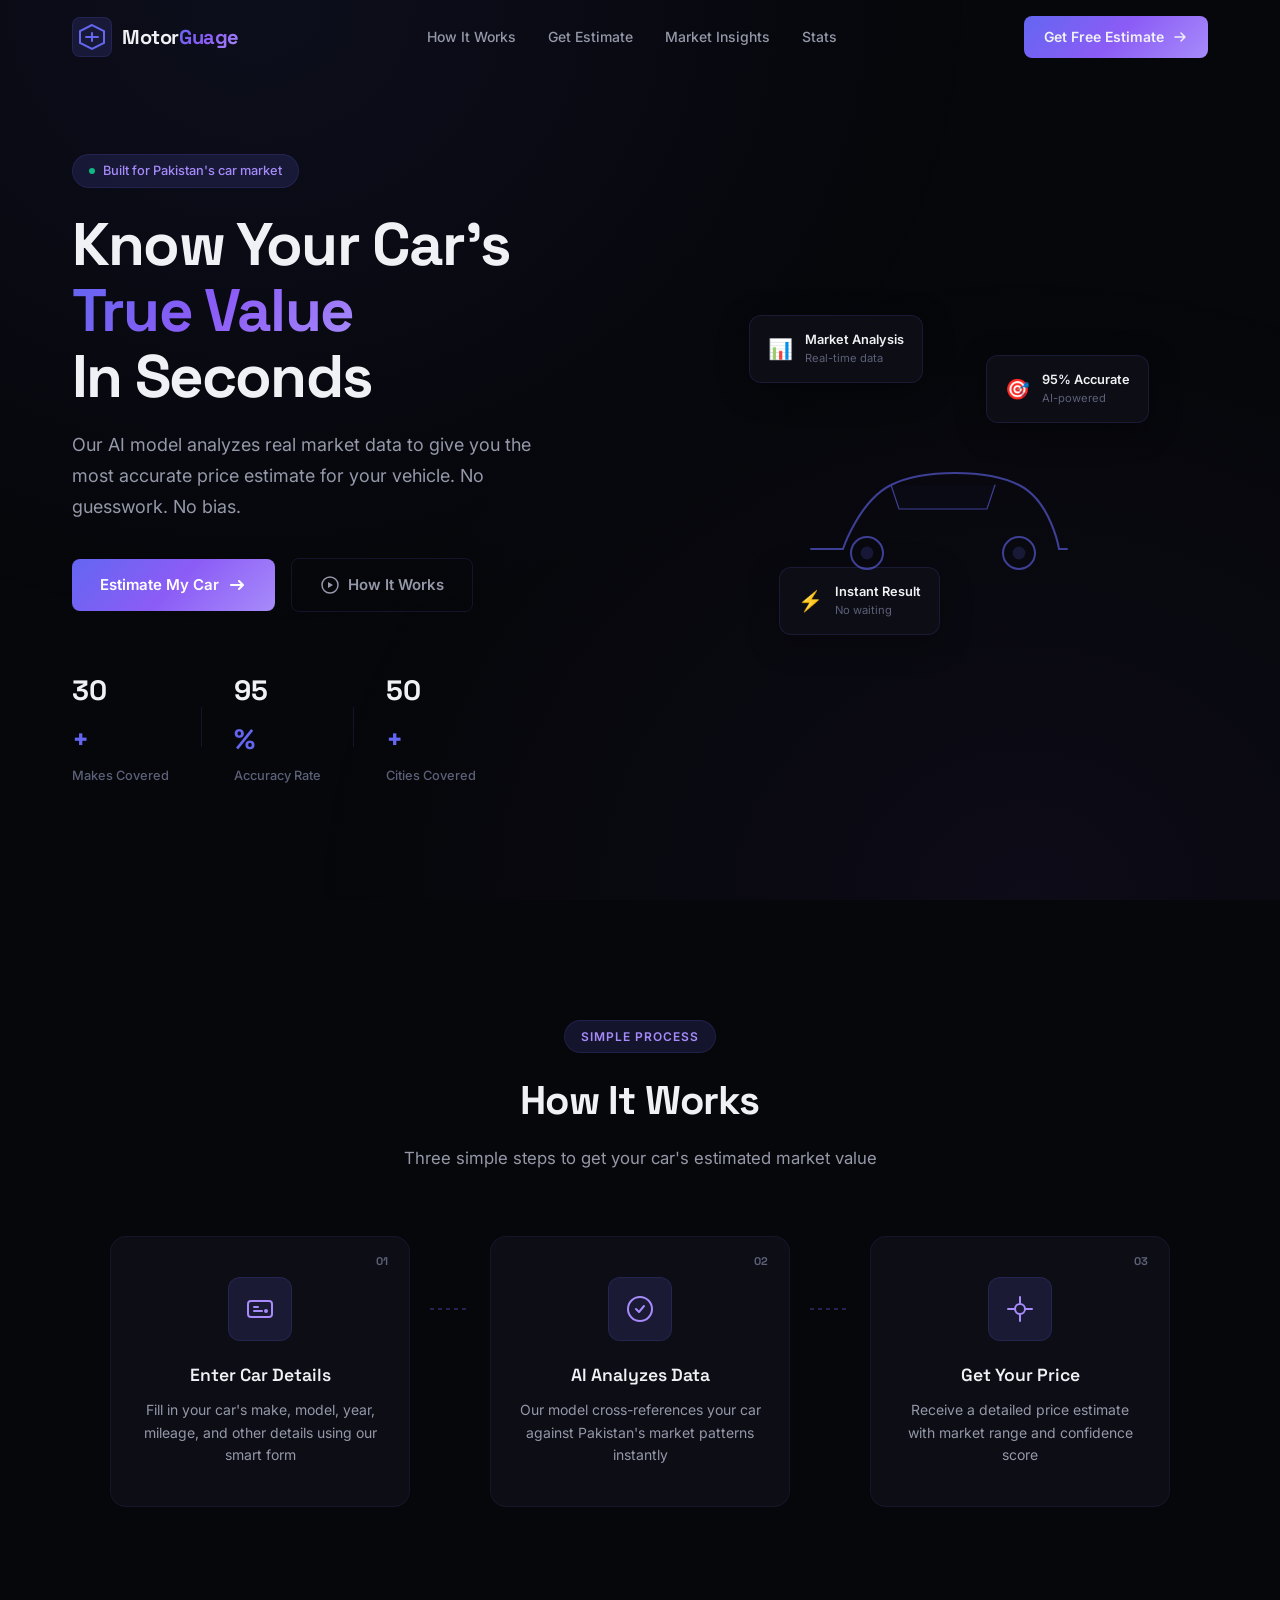
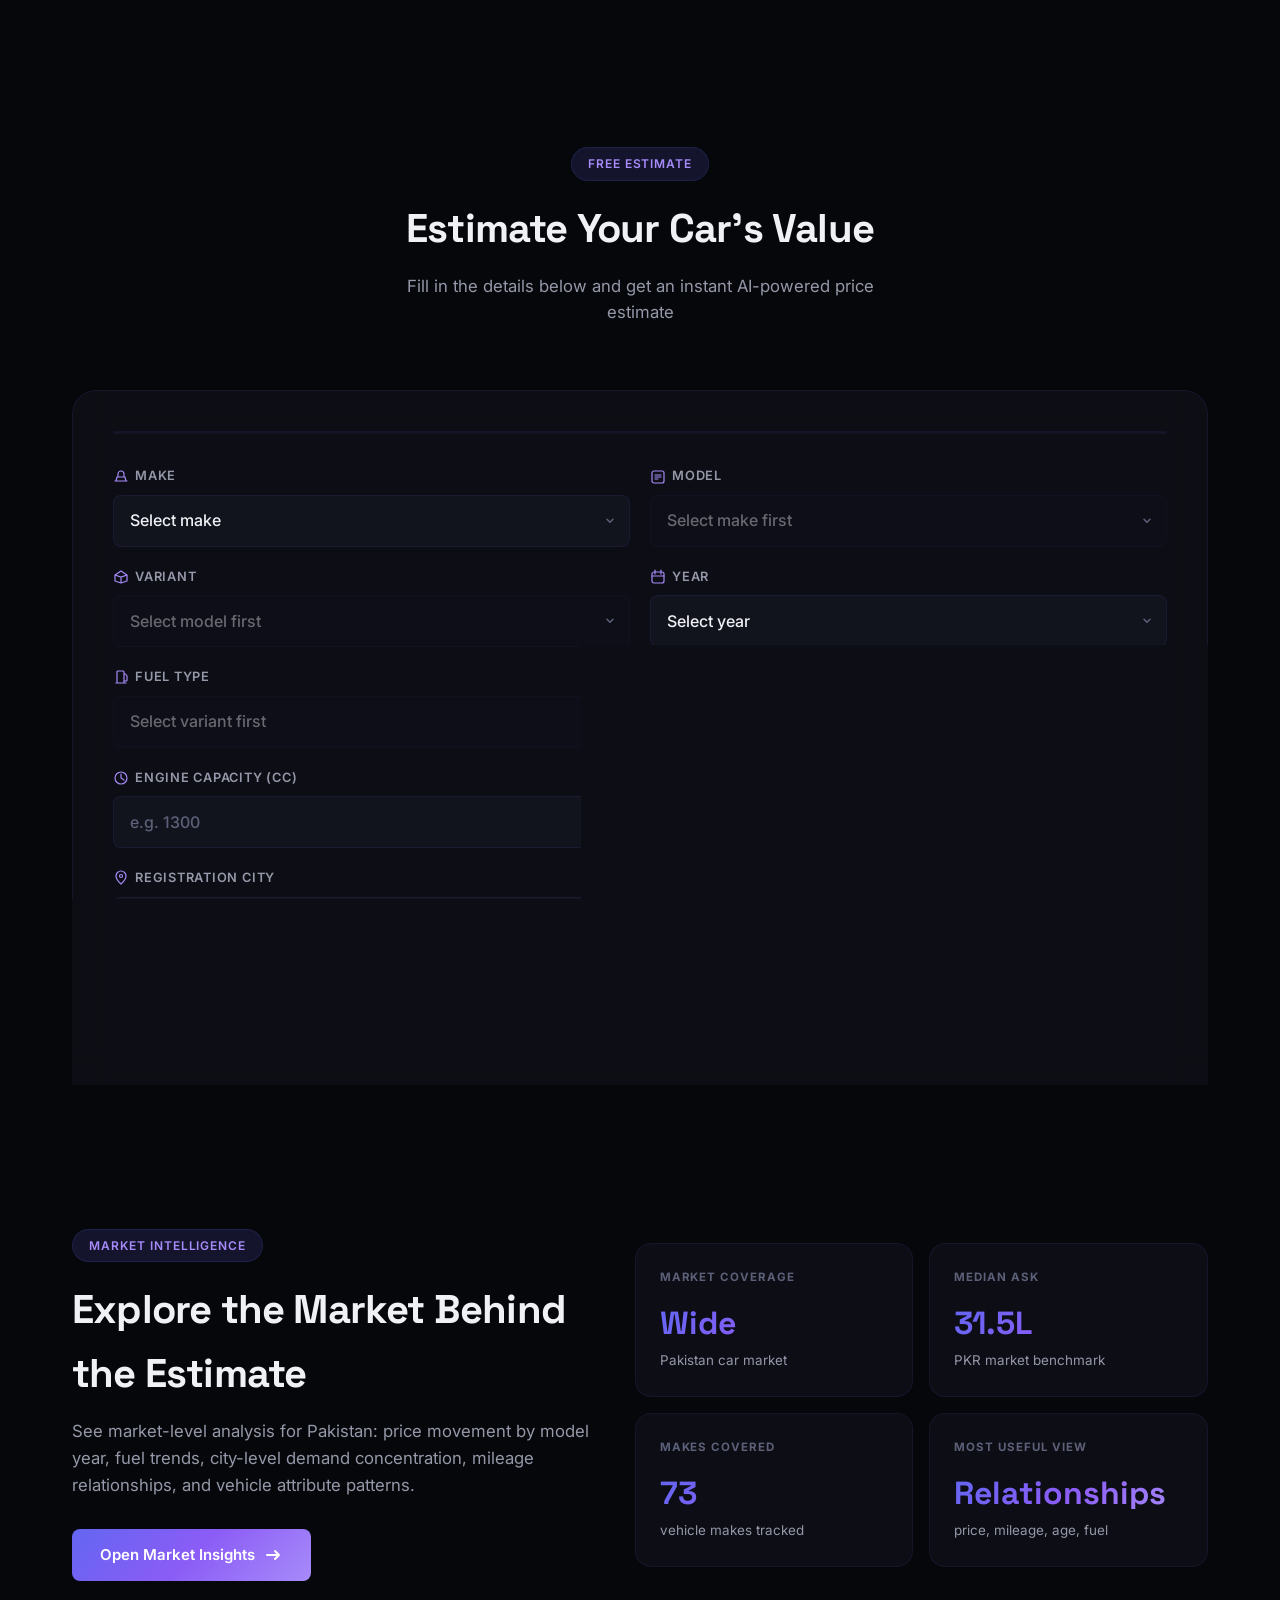
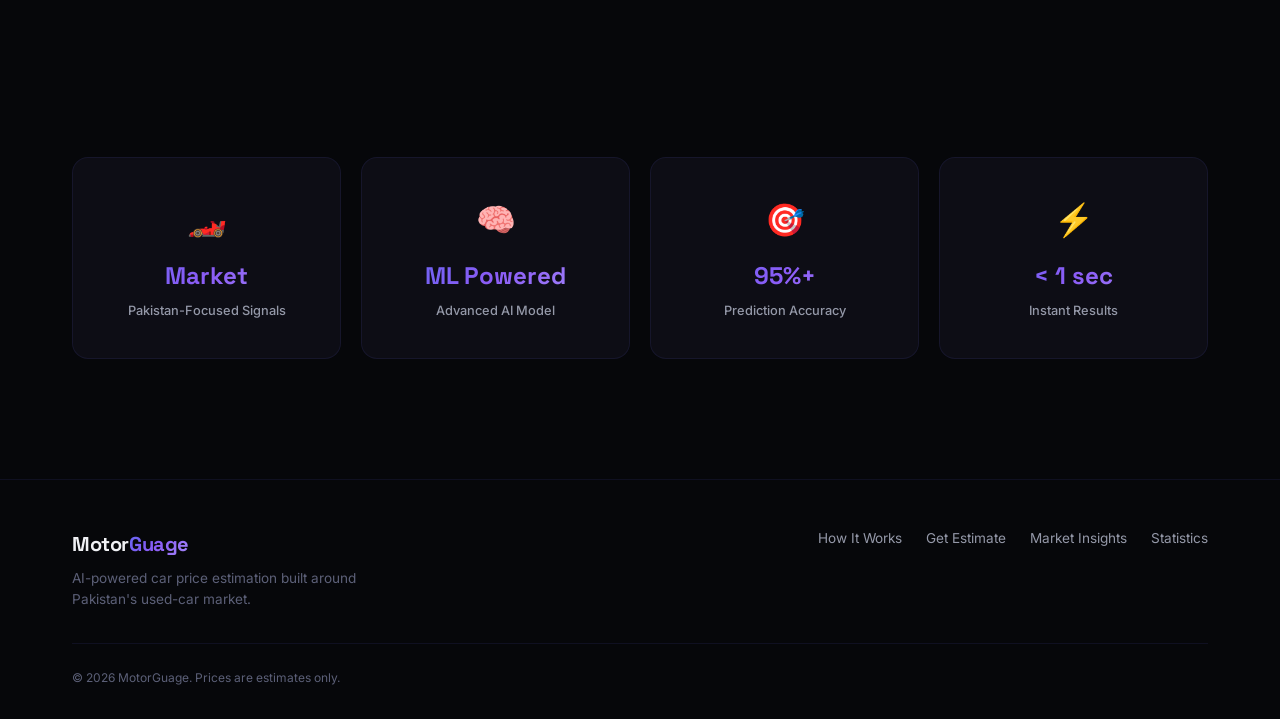
==== index.html @ b9f5c127 "Initial MotorGuage MVP site" ====
<!DOCTYPE html>
<html lang="en">
<head>
    <meta charset="UTF-8">
    <meta name="viewport" content="width=device-width, initial-scale=1.0">
    <title>MotorGuage — Instant Car Price Estimator</title>
    <meta name="description" content="Get an accurate, AI-powered estimate for your car's market value in seconds. Free, fast, and data-driven.">
    <link rel="preconnect" href="https://fonts.googleapis.com">
    <link rel="preconnect" href="https://fonts.gstatic.com" crossorigin>
    <link href="https://fonts.googleapis.com/css2?family=Inter:wght@300;400;500;600;700;800;900&family=Space+Grotesk:wght@400;500;600;700&display=swap" rel="stylesheet">
    <link rel="stylesheet" href="motorguage.css">
</head>
<body>

    <!-- Animated background particles -->
    <div class="bg-particles" id="bgParticles"></div>

    <!-- Navigation -->
    <nav class="navbar" id="navbar">
        <div class="nav-container">
            <a href="#" class="nav-logo">
                <div class="logo-icon">
                    <svg width="28" height="28" viewBox="0 0 28 28" fill="none">
                        <path d="M14 2L2 8v12l12 6 12-6V8L14 2z" stroke="url(#logoGrad)" stroke-width="2" fill="none"/>
                        <path d="M8 14h12M14 10v8" stroke="url(#logoGrad)" stroke-width="2" stroke-linecap="round"/>
                        <defs>
                            <linearGradient id="logoGrad" x1="0" y1="0" x2="28" y2="28">
                                <stop offset="0%" stop-color="#6366f1"/>
                                <stop offset="100%" stop-color="#a78bfa"/>
                            </linearGradient>
                        </defs>
                    </svg>
                </div>
                <span class="logo-text">Motor<span class="logo-accent">Guage</span></span>
            </a>
            <div class="nav-links">
                <a href="#how-it-works" class="nav-link">How It Works</a>
                <a href="#estimator" class="nav-link">Get Estimate</a>
                <a href="market-insights.html" class="nav-link">Market Insights</a>
                <a href="#stats" class="nav-link">Stats</a>
            </div>
            <a href="#estimator" class="nav-cta">
                <span>Get Free Estimate</span>
                <svg width="16" height="16" viewBox="0 0 16 16" fill="none">
                    <path d="M3 8h10M9 4l4 4-4 4" stroke="currentColor" stroke-width="1.5" stroke-linecap="round" stroke-linejoin="round"/>
                </svg>
            </a>
        </div>
    </nav>

    <!-- Hero Section -->
    <section class="hero">
        <div class="hero-content">
            <div class="hero-badge">
                <span class="badge-dot"></span>
                <span>Built for Pakistan's car market</span>
            </div>
            <h1 class="hero-title">
                Know Your Car's
                <span class="gradient-text">True Value</span>
                <br>In Seconds
            </h1>
            <p class="hero-subtitle">
                Our AI model analyzes real market data to give you the most accurate 
                price estimate for your vehicle. No guesswork. No bias.
            </p>
            <div class="hero-actions">
                <a href="#estimator" class="btn btn-primary">
                    <span>Estimate My Car</span>
                    <svg width="20" height="20" viewBox="0 0 20 20" fill="none">
                        <path d="M4 10h12M12 6l4 4-4 4" stroke="currentColor" stroke-width="2" stroke-linecap="round" stroke-linejoin="round"/>
                    </svg>
                </a>
                <a href="#how-it-works" class="btn btn-ghost">
                    <svg width="20" height="20" viewBox="0 0 20 20" fill="none">
                        <circle cx="10" cy="10" r="8" stroke="currentColor" stroke-width="1.5"/>
                        <path d="M8 7l5 3-5 3V7z" fill="currentColor"/>
                    </svg>
                    <span>How It Works</span>
                </a>
            </div>
            <div class="hero-stats">
                <div class="hero-stat">
                    <span class="stat-number" data-target="30">0</span><span class="stat-suffix">+</span>
                    <span class="stat-label">Makes Covered</span>
                </div>
                <div class="stat-divider"></div>
                <div class="hero-stat">
                    <span class="stat-number" data-target="95">0</span><span class="stat-suffix">%</span>
                    <span class="stat-label">Accuracy Rate</span>
                </div>
                <div class="stat-divider"></div>
                <div class="hero-stat">
                    <span class="stat-number" data-target="50">0</span><span class="stat-suffix">+</span>
                    <span class="stat-label">Cities Covered</span>
                </div>
            </div>
        </div>
        <div class="hero-visual">
            <div class="hero-car-card">
                <div class="floating-card card-1">
                    <div class="fc-icon">📊</div>
                    <div class="fc-text">
                        <span class="fc-title">Market Analysis</span>
                        <span class="fc-sub">Real-time data</span>
                    </div>
                </div>
                <div class="floating-card card-2">
                    <div class="fc-icon">🎯</div>
                    <div class="fc-text">
                        <span class="fc-title">95% Accurate</span>
                        <span class="fc-sub">AI-powered</span>
                    </div>
                </div>
                <div class="floating-card card-3">
                    <div class="fc-icon">⚡</div>
                    <div class="fc-text">
                        <span class="fc-title">Instant Result</span>
                        <span class="fc-sub">No waiting</span>
                    </div>
                </div>
                <div class="car-silhouette">
                    <svg viewBox="0 0 400 200" fill="none" xmlns="http://www.w3.org/2000/svg">
                        <path d="M40 140 C40 140, 60 140, 80 140 C80 140, 100 80, 140 60 C180 40, 260 40, 300 60 C340 80, 350 140, 350 140 L360 140" 
                              stroke="url(#carGrad)" stroke-width="2.5" fill="none" stroke-linecap="round"/>
                        <circle cx="110" cy="145" r="20" stroke="url(#carGrad)" stroke-width="2.5" fill="none"/>
                        <circle cx="110" cy="145" r="8" fill="url(#carGrad)" opacity="0.3"/>
                        <circle cx="300" cy="145" r="20" stroke="url(#carGrad)" stroke-width="2.5" fill="none"/>
                        <circle cx="300" cy="145" r="8" fill="url(#carGrad)" opacity="0.3"/>
                        <path d="M140 60 L150 90 L260 90 L270 60" stroke="url(#carGrad)" stroke-width="1.5" fill="rgba(99,102,241,0.05)" stroke-linecap="round"/>
                        <line x1="200" y1="60" x2="200" y2="90" stroke="url(#carGrad)" stroke-width="1" opacity="0.5"/>
                        <defs>
                            <linearGradient id="carGrad" x1="40" y1="40" x2="360" y2="160">
                                <stop offset="0%" stop-color="#6366f1"/>
                                <stop offset="50%" stop-color="#8b5cf6"/>
                                <stop offset="100%" stop-color="#a78bfa"/>
                            </linearGradient>
                        </defs>
                    </svg>
                </div>
            </div>
        </div>
    </section>

    <!-- How It Works -->
    <section class="how-it-works" id="how-it-works">
        <div class="section-container">
            <div class="section-header">
                <span class="section-tag">Simple Process</span>
                <h2 class="section-title">How It Works</h2>
                <p class="section-subtitle">Three simple steps to get your car's estimated market value</p>
            </div>
            <div class="steps-grid">
                <div class="step-card" data-step="01">
                    <div class="step-icon-wrap">
                        <div class="step-icon">
                            <svg width="32" height="32" viewBox="0 0 32 32" fill="none">
                                <rect x="4" y="8" width="24" height="16" rx="3" stroke="currentColor" stroke-width="2"/>
                                <path d="M10 14h4M10 18h8" stroke="currentColor" stroke-width="2" stroke-linecap="round"/>
                                <circle cx="22" cy="18" r="2" fill="currentColor"/>
                            </svg>
                        </div>
                    </div>
                    <h3>Enter Car Details</h3>
                    <p>Fill in your car's make, model, year, mileage, and other details using our smart form</p>
                </div>
                <div class="step-connector">
                    <svg width="40" height="2" viewBox="0 0 40 2"><line x1="0" y1="1" x2="40" y2="1" stroke="rgba(99,102,241,0.3)" stroke-width="2" stroke-dasharray="4 4"/></svg>
                </div>
                <div class="step-card" data-step="02">
                    <div class="step-icon-wrap">
                        <div class="step-icon">
                            <svg width="32" height="32" viewBox="0 0 32 32" fill="none">
                                <circle cx="16" cy="16" r="12" stroke="currentColor" stroke-width="2"/>
                                <path d="M12 16l3 3 5-6" stroke="currentColor" stroke-width="2" stroke-linecap="round" stroke-linejoin="round"/>
                            </svg>
                        </div>
                    </div>
                    <h3>AI Analyzes Data</h3>
                    <p>Our model cross-references your car against Pakistan's market patterns instantly</p>
                </div>
                <div class="step-connector">
                    <svg width="40" height="2" viewBox="0 0 40 2"><line x1="0" y1="1" x2="40" y2="1" stroke="rgba(99,102,241,0.3)" stroke-width="2" stroke-dasharray="4 4"/></svg>
                </div>
                <div class="step-card" data-step="03">
                    <div class="step-icon-wrap">
                        <div class="step-icon">
                            <svg width="32" height="32" viewBox="0 0 32 32" fill="none">
                                <path d="M16 4v6M16 22v6M4 16h6M22 16h6" stroke="currentColor" stroke-width="2" stroke-linecap="round"/>
                                <circle cx="16" cy="16" r="5" stroke="currentColor" stroke-width="2"/>
                            </svg>
                        </div>
                    </div>
                    <h3>Get Your Price</h3>
                    <p>Receive a detailed price estimate with market range and confidence score</p>
                </div>
            </div>
        </div>
    </section>

    <!-- Estimator Form Section -->
    <section class="estimator-section" id="estimator">
        <div class="section-container">
            <div class="section-header">
                <span class="section-tag">Free Estimate</span>
                <h2 class="section-title">Estimate Your Car's Value</h2>
                <p class="section-subtitle">Fill in the details below and get an instant AI-powered price estimate</p>
            </div>

            <div class="estimator-layout">
                <div class="form-card">
                    <form id="estimatorForm" autocomplete="off">
                        <!-- Progress bar -->
                        <div class="form-progress">
                            <div class="progress-bar" id="progressBar"></div>
                        </div>

                        <!-- Row 1: Make & Model -->
                        <div class="form-row">
                            <div class="form-group" id="group-make">
                                <label for="carMake">
                                    <svg width="16" height="16" viewBox="0 0 16 16" fill="none"><path d="M2 12h12M4 8h8l1 4H3l1-4zM5 8V5a3 3 0 016 0v3" stroke="currentColor" stroke-width="1.2" stroke-linecap="round" stroke-linejoin="round"/></svg>
                                    Make
                                </label>
                                <div class="select-wrapper">
                                    <select id="carMake" required>
                                        <option value="" disabled selected>Select make</option>
                                        <option value="toyota">Toyota</option>
                                        <option value="honda">Honda</option>
                                        <option value="suzuki">Suzuki</option>
                                        <option value="hyundai">Hyundai</option>
                                        <option value="kia">KIA</option>
                                        <option value="mercedes">Mercedes-Benz</option>
                                        <option value="bmw">BMW</option>
                                        <option value="audi">Audi</option>
                                        <option value="nissan">Nissan</option>
                                        <option value="mitsubishi">Mitsubishi</option>
                                        <option value="mg">MG</option>
                                        <option value="changan">Changan</option>
                                        <option value="haval">Haval</option>
                                        <option value="proton">Proton</option>
                                        <option value="chery">Chery</option>
                                        <option value="dfsk">DFSK</option>
                                        <option value="faw">FAW</option>
                                        <option value="prince">Prince</option>
                                        <option value="united">United</option>
                                    </select>
                                    <div class="select-arrow">
                                        <svg width="12" height="12" viewBox="0 0 12 12" fill="none"><path d="M3 5l3 3 3-3" stroke="currentColor" stroke-width="1.5" stroke-linecap="round" stroke-linejoin="round"/></svg>
                                    </div>
                                </div>
                            </div>
                            <div class="form-group" id="group-model">
                                <label for="carModel">
                                    <svg width="16" height="16" viewBox="0 0 16 16" fill="none"><rect x="2" y="2" width="12" height="12" rx="2" stroke="currentColor" stroke-width="1.2"/><path d="M5 6h6M5 8h6M5 10h3" stroke="currentColor" stroke-width="1.2" stroke-linecap="round"/></svg>
                                    Model
                                </label>
                                <div class="select-wrapper">
                                    <select id="carModel" required disabled>
                                        <option value="" disabled selected>Select make first</option>
                                    </select>
                                    <div class="select-arrow">
                                        <svg width="12" height="12" viewBox="0 0 12 12" fill="none"><path d="M3 5l3 3 3-3" stroke="currentColor" stroke-width="1.5" stroke-linecap="round" stroke-linejoin="round"/></svg>
                                    </div>
                                </div>
                            </div>
                        </div>

                        <!-- Row 2: Variant & Year -->
                        <div class="form-row">
                            <div class="form-group" id="group-variant">
                                <label for="carVariant">
                                    <svg width="16" height="16" viewBox="0 0 16 16" fill="none"><path d="M8 2l6 4v6l-6 2-6-2V6l6-4z" stroke="currentColor" stroke-width="1.2" stroke-linejoin="round"/><path d="M8 8v6M2 6l6 2 6-2" stroke="currentColor" stroke-width="1.2"/></svg>
                                    Variant
                                </label>
                                <div class="select-wrapper">
                                    <select id="carVariant" required disabled>
                                        <option value="" disabled selected>Select model first</option>
                                    </select>
                                    <div class="select-arrow">
                                        <svg width="12" height="12" viewBox="0 0 12 12" fill="none"><path d="M3 5l3 3 3-3" stroke="currentColor" stroke-width="1.5" stroke-linecap="round" stroke-linejoin="round"/></svg>
                                    </div>
                                </div>
                            </div>
                            <div class="form-group" id="group-year">
                                <label for="carYear">
                                    <svg width="16" height="16" viewBox="0 0 16 16" fill="none"><rect x="2" y="3" width="12" height="11" rx="2" stroke="currentColor" stroke-width="1.2"/><path d="M2 7h12M5 1v4M11 1v4" stroke="currentColor" stroke-width="1.2" stroke-linecap="round"/></svg>
                                    Year
                                </label>
                                <div class="select-wrapper">
                                    <select id="carYear" required>
                                        <option value="" disabled selected>Select year</option>
                                    </select>
                                    <div class="select-arrow">
                                        <svg width="12" height="12" viewBox="0 0 12 12" fill="none"><path d="M3 5l3 3 3-3" stroke="currentColor" stroke-width="1.5" stroke-linecap="round" stroke-linejoin="round"/></svg>
                                    </div>
                                </div>
                            </div>
                        </div>

                        <!-- Row 3: Fuel & Transmission -->
                        <div class="form-row">
                            <div class="form-group" id="group-fuel">
                                <label for="fuelType">
                                    <svg width="16" height="16" viewBox="0 0 16 16" fill="none"><path d="M4 14V3a1 1 0 011-1h5a1 1 0 011 1v11M3 14h10M11 5h1.5L14 7v4a1 1 0 01-1 1h-2" stroke="currentColor" stroke-width="1.2" stroke-linecap="round" stroke-linejoin="round"/></svg>
                                    Fuel Type
                                </label>
                                <div class="select-wrapper">
                                    <select id="fuelType" required disabled>
                                        <option value="" disabled selected>Select variant first</option>
                                    </select>
                                    <div class="select-arrow">
                                        <svg width="12" height="12" viewBox="0 0 12 12" fill="none"><path d="M3 5l3 3 3-3" stroke="currentColor" stroke-width="1.5" stroke-linecap="round" stroke-linejoin="round"/></svg>
                                    </div>
                                </div>
                            </div>
                            <div class="form-group" id="group-transmission">
                                <label for="transmissionType">
                                    <svg width="16" height="16" viewBox="0 0 16 16" fill="none"><path d="M5 3v10M11 3v10M3 6h4M9 10h4" stroke="currentColor" stroke-width="1.2" stroke-linecap="round"/><circle cx="5" cy="3" r="1.5" stroke="currentColor" stroke-width="1.2"/><circle cx="11" cy="13" r="1.5" stroke="currentColor" stroke-width="1.2"/></svg>
                                    Transmission
                                </label>
                                <div class="select-wrapper">
                                    <select id="transmissionType" required disabled>
                                        <option value="" disabled selected>Select variant first</option>
                                    </select>
                                    <div class="select-arrow">
                                        <svg width="12" height="12" viewBox="0 0 12 12" fill="none"><path d="M3 5l3 3 3-3" stroke="currentColor" stroke-width="1.5" stroke-linecap="round" stroke-linejoin="round"/></svg>
                                    </div>
                                </div>
                            </div>
                        </div>

                        <!-- Row 4: Engine Capacity & Mileage -->
                        <div class="form-row">
                            <div class="form-group" id="group-engine">
                                <label for="engineCapacity">
                                    <svg width="16" height="16" viewBox="0 0 16 16" fill="none"><circle cx="8" cy="8" r="6" stroke="currentColor" stroke-width="1.2"/><path d="M8 4v4l3 2" stroke="currentColor" stroke-width="1.2" stroke-linecap="round" stroke-linejoin="round"/></svg>
                                    Engine Capacity (cc)
                                </label>
                                <div class="input-wrapper">
                                    <input type="number" id="engineCapacity" placeholder="e.g. 1300" min="600" max="8000" required>
                                    <span class="input-suffix">cc</span>
                                </div>
                            </div>
                            <div class="form-group" id="group-mileage">
                                <label for="mileage">
                                    <svg width="16" height="16" viewBox="0 0 16 16" fill="none"><path d="M2 12a6 6 0 1112 0" stroke="currentColor" stroke-width="1.2" stroke-linecap="round"/><path d="M8 8l-2 3" stroke="currentColor" stroke-width="1.5" stroke-linecap="round"/><circle cx="8" cy="12" r="1" fill="currentColor"/></svg>
                                    Mileage
                                </label>
                                <div class="input-wrapper">
                                    <input type="number" id="mileage" placeholder="e.g. 45000" min="0" max="999999" required>
                                    <span class="input-suffix">km</span>
                                </div>
                            </div>
                        </div>

                        <!-- Row 5: City & Color -->
                        <div class="form-row">
                            <div class="form-group" id="group-city">
                                <label for="regCity">
                                    <svg width="16" height="16" viewBox="0 0 16 16" fill="none"><path d="M8 14s-5-4.5-5-8a5 5 0 0110 0c0 3.5-5 8-5 8z" stroke="currentColor" stroke-width="1.2"/><circle cx="8" cy="6" r="1.5" stroke="currentColor" stroke-width="1.2"/></svg>
                                    Registration City
                                </label>
                                <div class="select-wrapper">
                                    <select id="regCity" required>
                                        <option value="" disabled selected>Select city</option>
                                        <option value="karachi">Karachi</option>
                                        <option value="lahore">Lahore</option>
                                        <option value="islamabad">Islamabad</option>
                                        <option value="rawalpindi">Rawalpindi</option>
                                        <option value="faisalabad">Faisalabad</option>
                                        <option value="multan">Multan</option>
                                        <option value="peshawar">Peshawar</option>
                                        <option value="quetta">Quetta</option>
                                        <option value="sialkot">Sialkot</option>
                                        <option value="gujranwala">Gujranwala</option>
                                        <option value="hyderabad">Hyderabad</option>
                                        <option value="bahawalpur">Bahawalpur</option>
                                        <option value="sargodha">Sargodha</option>
                                        <option value="sukkur">Sukkur</option>
                                        <option value="larkana">Larkana</option>
                                        <option value="abbottabad">Abbottabad</option>
                                        <option value="mardan">Mardan</option>
                                        <option value="sahiwal">Sahiwal</option>
                                        <option value="jhang">Jhang</option>
                                        <option value="mirpur">Mirpur</option>
                                    </select>
                                    <div class="select-arrow">
                                        <svg width="12" height="12" viewBox="0 0 12 12" fill="none"><path d="M3 5l3 3 3-3" stroke="currentColor" stroke-width="1.5" stroke-linecap="round" stroke-linejoin="round"/></svg>
                                    </div>
                                </div>
                            </div>
                            <div class="form-group" id="group-color">
                                <label for="carColor">
                                    <svg width="16" height="16" viewBox="0 0 16 16" fill="none"><circle cx="8" cy="8" r="6" stroke="currentColor" stroke-width="1.2"/><circle cx="6" cy="7" r="2" fill="currentColor" opacity="0.2"/><circle cx="10" cy="7" r="2" fill="currentColor" opacity="0.2"/><circle cx="8" cy="10" r="2" fill="currentColor" opacity="0.2"/></svg>
                                    Color
                                </label>
                                <div class="color-selector">
                                    <div class="color-options" id="colorOptions">
                                        <button type="button" class="color-option" data-color="white" data-label="White" style="--dot-color: #f0f0f0"><span class="color-dot"></span></button>
                                        <button type="button" class="color-option" data-color="black" data-label="Black" style="--dot-color: #1a1a1a"><span class="color-dot"></span></button>
                                        <button type="button" class="color-option" data-color="silver" data-label="Silver" style="--dot-color: #c0c0c0"><span class="color-dot"></span></button>
                                        <button type="button" class="color-option" data-color="grey" data-label="Grey" style="--dot-color: #808080"><span class="color-dot"></span></button>
                                        <button type="button" class="color-option" data-color="blue" data-label="Blue" style="--dot-color: #2563eb"><span class="color-dot"></span></button>
                                        <button type="button" class="color-option" data-color="red" data-label="Red" style="--dot-color: #dc2626"><span class="color-dot"></span></button>
                                        <button type="button" class="color-option" data-color="brown" data-label="Brown" style="--dot-color: #92400e"><span class="color-dot"></span></button>
                                        <button type="button" class="color-option" data-color="green" data-label="Green" style="--dot-color: #16a34a"><span class="color-dot"></span></button>
                                        <button type="button" class="color-option" data-color="burgundy" data-label="Burgundy" style="--dot-color: #800020"><span class="color-dot"></span></button>
                                        <button type="button" class="color-option" data-color="gold" data-label="Gold" style="--dot-color: #d4a017"><span class="color-dot"></span></button>
                                    </div>
                                    <input type="hidden" id="carColor" required>
                                    <span class="color-label" id="colorLabel">Select a color</span>
                                </div>
                            </div>
                        </div>

                        <!-- Submit -->
                        <button type="submit" class="btn btn-primary btn-submit" id="submitBtn">
                            <span class="btn-text">Get Price Estimate</span>
                            <span class="btn-loader">
                                <svg width="20" height="20" viewBox="0 0 20 20"><circle cx="10" cy="10" r="8" stroke="currentColor" stroke-width="2" fill="none" stroke-dasharray="40 60" stroke-linecap="round"/></svg>
                            </span>
                            <svg class="btn-arrow" width="20" height="20" viewBox="0 0 20 20" fill="none"><path d="M4 10h12M12 6l4 4-4 4" stroke="currentColor" stroke-width="2" stroke-linecap="round" stroke-linejoin="round"/></svg>
                        </button>
                    </form>
                </div>

                <!-- Result Card (initially hidden) -->
                <div class="result-panel" id="resultPanel">
                    <div class="result-card" id="resultCard">
                        <div class="result-header">
                            <div class="result-badge">
                                <svg width="16" height="16" viewBox="0 0 16 16" fill="none"><path d="M8 1l2.5 5 5.5.8-4 3.9 1 5.3L8 13.5 2.5 16l1-5.3-4-3.9L5 6z" fill="currentColor"/></svg>
                                AI Estimate
                            </div>
                            <span class="result-confidence" id="resultConfidence">95% confidence</span>
                        </div>

                        <div class="result-car-info" id="resultCarInfo">
                            <h3 id="resultCarName">Toyota Corolla GLi</h3>
                            <p id="resultCarMeta">2020 · 45,000 km · White · Lahore</p>
                        </div>

                        <div class="result-price-section">
                            <span class="result-price-label">Estimated Market Value</span>
                            <div class="result-price" id="resultPrice">
                                <span class="currency">PKR</span>
                                <span class="amount" id="resultAmount">0</span>
                            </div>
                        </div>

                        <div class="result-range">
                            <div class="range-bar">
                                <div class="range-fill" id="rangeFill"></div>
                                <div class="range-marker" id="rangeMarker"></div>
                            </div>
                            <div class="range-labels">
                                <span id="rangeLow">PKR 32.0 Lakh</span>
                                <span class="range-mid-label">Fair Market</span>
                                <span id="rangeHigh">PKR 38.0 Lakh</span>
                            </div>
                        </div>

                        <div class="result-factors">
                            <h4>Price Factors</h4>
                            <div class="factors-grid">
                                <div class="factor" id="factorAge">
                                    <div class="factor-bar">
                                        <div class="factor-fill" style="--factor-width: 75%; --factor-color: #6366f1"></div>
                                    </div>
                                    <span class="factor-name">Vehicle Age</span>
                                    <span class="factor-impact">High Impact</span>
                                </div>
                                <div class="factor" id="factorMileage">
                                    <div class="factor-bar">
                                        <div class="factor-fill" style="--factor-width: 60%; --factor-color: #8b5cf6"></div>
                                    </div>
                                    <span class="factor-name">Mileage</span>
                                    <span class="factor-impact">Medium Impact</span>
                                </div>
                                <div class="factor" id="factorBrand">
                                    <div class="factor-bar">
                                        <div class="factor-fill" style="--factor-width: 85%; --factor-color: #a78bfa"></div>
                                    </div>
                                    <span class="factor-name">Brand & Model</span>
                                    <span class="factor-impact">Very High</span>
                                </div>
                                <div class="factor" id="factorCity">
                                    <div class="factor-bar">
                                        <div class="factor-fill" style="--factor-width: 40%; --factor-color: #c4b5fd"></div>
                                    </div>
                                    <span class="factor-name">Location</span>
                                    <span class="factor-impact">Low Impact</span>
                                </div>
                            </div>
                        </div>

                        <button class="btn btn-ghost btn-reset" id="resetBtn">
                            <svg width="16" height="16" viewBox="0 0 16 16" fill="none"><path d="M2 8a6 6 0 1011.5-2.5M14 2v4h-4" stroke="currentColor" stroke-width="1.5" stroke-linecap="round" stroke-linejoin="round"/></svg>
                            <span>Estimate Another Car</span>
                        </button>
                    </div>
                </div>
            </div>
        </div>
    </section>

    <!-- Market Insights Section -->
    <section class="market-insights-section" id="market-insights">
        <div class="section-container">
            <div class="market-insights-layout">
                <div class="market-insights-copy">
                    <span class="section-tag">Market Intelligence</span>
                    <h2 class="section-title">Explore the Market Behind the Estimate</h2>
                    <p class="section-subtitle">
                        See market-level analysis for Pakistan: price movement by model year, fuel trends, city-level demand concentration, mileage relationships, and vehicle attribute patterns.
                    </p>
                    <a href="market-insights.html" class="btn btn-primary">
                        <span>Open Market Insights</span>
                        <svg width="20" height="20" viewBox="0 0 20 20" fill="none">
                            <path d="M4 10h12M12 6l4 4-4 4" stroke="currentColor" stroke-width="2" stroke-linecap="round" stroke-linejoin="round"/>
                        </svg>
                    </a>
                </div>
                <div class="market-insights-preview" aria-label="Market insight highlights">
                    <div class="insight-preview-card">
                        <span class="preview-label">Market Coverage</span>
                        <strong>Wide</strong>
                        <span>Pakistan car market</span>
                    </div>
                    <div class="insight-preview-card">
                        <span class="preview-label">Median Ask</span>
                        <strong>31.5L</strong>
                        <span>PKR market benchmark</span>
                    </div>
                    <div class="insight-preview-card">
                        <span class="preview-label">Makes Covered</span>
                        <strong>73</strong>
                        <span>vehicle makes tracked</span>
                    </div>
                    <div class="insight-preview-card">
                        <span class="preview-label">Most Useful View</span>
                        <strong>Relationships</strong>
                        <span>price, mileage, age, fuel</span>
                    </div>
                </div>
            </div>
        </div>
    </section>

    <!-- Stats/Trust Section -->
    <section class="stats-section" id="stats">
        <div class="section-container">
            <div class="trust-grid">
                <div class="trust-card">
                    <div class="trust-icon">🏎️</div>
                    <div class="trust-number">Market</div>
                    <div class="trust-label">Pakistan-Focused Signals</div>
                </div>
                <div class="trust-card">
                    <div class="trust-icon">🧠</div>
                    <div class="trust-number">ML Powered</div>
                    <div class="trust-label">Advanced AI Model</div>
                </div>
                <div class="trust-card">
                    <div class="trust-icon">🎯</div>
                    <div class="trust-number">95%+</div>
                    <div class="trust-label">Prediction Accuracy</div>
                </div>
                <div class="trust-card">
                    <div class="trust-icon">⚡</div>
                    <div class="trust-number">&lt; 1 sec</div>
                    <div class="trust-label">Instant Results</div>
                </div>
            </div>
        </div>
    </section>

    <!-- Footer -->
    <footer class="footer">
        <div class="section-container">
            <div class="footer-content">
                <div class="footer-brand">
                    <span class="logo-text">Motor<span class="logo-accent">Guage</span></span>
                    <p>AI-powered car price estimation built around Pakistan's used-car market.</p>
                </div>
                <div class="footer-links">
                    <a href="#how-it-works">How It Works</a>
                    <a href="#estimator">Get Estimate</a>
                    <a href="market-insights.html">Market Insights</a>
                    <a href="#stats">Statistics</a>
                </div>
            </div>
            <div class="footer-bottom">
                <p>&copy; 2026 MotorGuage. Prices are estimates only.</p>
            </div>
        </div>
    </footer>

    <script src="motorguage-model.js"></script>
    <script src="motorguage.js"></script>
</body>
</html>
---- motorguage.css ----
/* ======================================================
   MotorGuage — Premium Car Price Estimator
   Design System & Full Styles
   ====================================================== */

/* ---- CSS Custom Properties (Design Tokens) ---- */
:root {
    /* Color palette */
    --bg-primary: #06070a;
    --bg-secondary: #0c0d12;
    --bg-card: rgba(15, 16, 24, 0.8);
    --bg-card-hover: rgba(20, 22, 34, 0.9);
    --bg-input: rgba(18, 20, 32, 0.9);
    --bg-input-focus: rgba(24, 27, 42, 0.95);

    --text-primary: #f0f1f5;
    --text-secondary: #9498a8;
    --text-muted: #5c6078;

    --accent-primary: #6366f1;
    --accent-secondary: #8b5cf6;
    --accent-tertiary: #a78bfa;
    --accent-glow: rgba(99, 102, 241, 0.15);
    --accent-glow-strong: rgba(99, 102, 241, 0.35);

    --border-subtle: rgba(99, 102, 241, 0.1);
    --border-default: rgba(99, 102, 241, 0.15);
    --border-focus: rgba(99, 102, 241, 0.5);

    --gradient-primary: linear-gradient(135deg, #6366f1 0%, #8b5cf6 50%, #a78bfa 100%);
    --gradient-bg: radial-gradient(ellipse at 20% 0%, rgba(99, 102, 241, 0.08) 0%, transparent 50%),
                    radial-gradient(ellipse at 80% 100%, rgba(139, 92, 246, 0.06) 0%, transparent 50%);

    --success: #10b981;
    --warning: #f59e0b;

    /* Typography */
    --font-primary: 'Inter', -apple-system, BlinkMacSystemFont, sans-serif;
    --font-display: 'Space Grotesk', 'Inter', sans-serif;

    /* Spacing */
    --section-padding: 120px;
    --container-max: 1200px;

    /* Transitions */
    --transition-fast: 0.15s cubic-bezier(0.4, 0, 0.2, 1);
    --transition-default: 0.3s cubic-bezier(0.4, 0, 0.2, 1);
    --transition-smooth: 0.5s cubic-bezier(0.4, 0, 0.2, 1);

    /* Borders */
    --radius-sm: 8px;
    --radius-md: 12px;
    --radius-lg: 16px;
    --radius-xl: 24px;
}

/* ---- Reset & Base ---- */
*, *::before, *::after {
    margin: 0;
    padding: 0;
    box-sizing: border-box;
}

html {
    scroll-behavior: smooth;
    -webkit-font-smoothing: antialiased;
    -moz-osx-font-smoothing: grayscale;
}

body {
    font-family: var(--font-primary);
    background: var(--bg-primary);
    color: var(--text-primary);
    line-height: 1.6;
    overflow-x: hidden;
    min-height: 100vh;
}

body::before {
    content: '';
    position: fixed;
    top: 0;
    left: 0;
    width: 100%;
    height: 100%;
    background: var(--gradient-bg);
    pointer-events: none;
    z-index: 0;
}

a {
    color: inherit;
    text-decoration: none;
}

button {
    border: none;
    background: none;
    cursor: pointer;
    font-family: inherit;
    color: inherit;
}

input, select {
    font-family: inherit;
}

/* ---- Background Particles ---- */
.bg-particles {
    position: fixed;
    top: 0;
    left: 0;
    width: 100%;
    height: 100%;
    pointer-events: none;
    z-index: 0;
    overflow: hidden;
}

.particle {
    position: absolute;
    width: 2px;
    height: 2px;
    background: var(--accent-primary);
    border-radius: 50%;
    opacity: 0;
    animation: particleFloat 8s infinite ease-in-out;
}

@keyframes particleFloat {
    0%, 100% { opacity: 0; transform: translateY(0) scale(1); }
    10% { opacity: 0.6; }
    50% { opacity: 0.3; transform: translateY(-120px) scale(1.5); }
    90% { opacity: 0; }
}

/* ---- Navigation ---- */
.navbar {
    position: fixed;
    top: 0;
    left: 0;
    right: 0;
    z-index: 1000;
    padding: 16px 0;
    transition: var(--transition-default);
    background: transparent;
}

.navbar.scrolled {
    background: rgba(6, 7, 10, 0.85);
    backdrop-filter: blur(20px) saturate(180%);
    -webkit-backdrop-filter: blur(20px) saturate(180%);
    border-bottom: 1px solid var(--border-subtle);
    padding: 10px 0;
}

.nav-container {
    max-width: var(--container-max);
    margin: 0 auto;
    padding: 0 32px;
    display: flex;
    align-items: center;
    justify-content: space-between;
}

.nav-logo {
    display: flex;
    align-items: center;
    gap: 10px;
}

.logo-icon {
    display: flex;
    align-items: center;
    justify-content: center;
    width: 40px;
    height: 40px;
    background: var(--accent-glow);
    border-radius: var(--radius-sm);
    border: 1px solid var(--border-default);
    transition: var(--transition-default);
}

.nav-logo:hover .logo-icon {
    border-color: var(--border-focus);
    background: var(--accent-glow-strong);
}

.logo-text {
    font-family: var(--font-display);
    font-size: 1.25rem;
    font-weight: 700;
    letter-spacing: -0.02em;
}

.logo-accent {
    background: var(--gradient-primary);
    -webkit-background-clip: text;
    -webkit-text-fill-color: transparent;
    background-clip: text;
}

.nav-links {
    display: flex;
    align-items: center;
    gap: 32px;
}

.nav-link {
    font-size: 0.875rem;
    font-weight: 500;
    color: var(--text-secondary);
    transition: var(--transition-fast);
    position: relative;
}

.nav-link::after {
    content: '';
    position: absolute;
    bottom: -4px;
    left: 0;
    width: 0;
    height: 2px;
    background: var(--gradient-primary);
    border-radius: 1px;
    transition: var(--transition-default);
}

.nav-link:hover {
    color: var(--text-primary);
}

.nav-link:hover::after {
    width: 100%;
}

.nav-cta {
    display: flex;
    align-items: center;
    gap: 8px;
    padding: 10px 20px;
    font-size: 0.875rem;
    font-weight: 600;
    background: var(--gradient-primary);
    border-radius: var(--radius-sm);
    transition: var(--transition-default);
}

.nav-cta:hover {
    box-shadow: 0 0 30px var(--accent-glow-strong);
    transform: translateY(-1px);
}

/* ---- Hero Section ---- */
.hero {
    position: relative;
    z-index: 1;
    min-height: 100vh;
    display: flex;
    align-items: center;
    padding: 120px 32px 80px;
    max-width: var(--container-max);
    margin: 0 auto;
    gap: 60px;
}

.hero-content {
    flex: 1;
    max-width: 600px;
}

.hero-badge {
    display: inline-flex;
    align-items: center;
    gap: 8px;
    padding: 6px 16px;
    background: var(--accent-glow);
    border: 1px solid var(--border-default);
    border-radius: 100px;
    font-size: 0.8rem;
    font-weight: 500;
    color: var(--accent-tertiary);
    margin-bottom: 24px;
    animation: fadeInUp 0.6s ease-out;
}

.badge-dot {
    width: 6px;
    height: 6px;
    border-radius: 50%;
    background: var(--success);
    animation: pulse 2s infinite;
}

@keyframes pulse {
    0%, 100% { opacity: 1; }
    50% { opacity: 0.4; }
}

.hero-title {
    font-family: var(--font-display);
    font-size: clamp(2.5rem, 5vw, 3.75rem);
    font-weight: 800;
    line-height: 1.1;
    letter-spacing: -0.03em;
    margin-bottom: 20px;
    animation: fadeInUp 0.6s ease-out 0.1s both;
}

.gradient-text {
    background: var(--gradient-primary);
    -webkit-background-clip: text;
    -webkit-text-fill-color: transparent;
    background-clip: text;
}

.hero-subtitle {
    font-size: 1.125rem;
    color: var(--text-secondary);
    line-height: 1.7;
    max-width: 480px;
    margin-bottom: 36px;
    animation: fadeInUp 0.6s ease-out 0.2s both;
}

.hero-actions {
    display: flex;
    align-items: center;
    gap: 16px;
    margin-bottom: 56px;
    animation: fadeInUp 0.6s ease-out 0.3s both;
}

.hero-stats {
    display: flex;
    align-items: center;
    gap: 32px;
    animation: fadeInUp 0.6s ease-out 0.4s both;
}

.hero-stat {
    display: flex;
    flex-direction: column;
    gap: 4px;
}

.stat-number {
    font-family: var(--font-display);
    font-size: 1.75rem;
    font-weight: 700;
    color: var(--text-primary);
}

.stat-suffix {
    font-family: var(--font-display);
    font-size: 1.75rem;
    font-weight: 700;
    color: var(--accent-primary);
}

.stat-label {
    font-size: 0.8rem;
    color: var(--text-muted);
    font-weight: 500;
}

.stat-divider {
    width: 1px;
    height: 40px;
    background: var(--border-default);
}

/* Hero Visual */
.hero-visual {
    flex: 1;
    display: flex;
    justify-content: center;
    align-items: center;
    animation: fadeInUp 0.8s ease-out 0.3s both;
}

.hero-car-card {
    position: relative;
    width: 400px;
    height: 350px;
}

.car-silhouette {
    position: absolute;
    bottom: 40px;
    left: 50%;
    transform: translateX(-50%);
    width: 320px;
    opacity: 0.6;
    animation: carFloat 4s ease-in-out infinite;
}

@keyframes carFloat {
    0%, 100% { transform: translateX(-50%) translateY(0); }
    50% { transform: translateX(-50%) translateY(-8px); }
}

.floating-card {
    position: absolute;
    display: flex;
    align-items: center;
    gap: 12px;
    padding: 14px 18px;
    background: var(--bg-card);
    backdrop-filter: blur(20px);
    -webkit-backdrop-filter: blur(20px);
    border: 1px solid var(--border-default);
    border-radius: var(--radius-md);
    animation: floatCard 6s ease-in-out infinite;
    box-shadow: 0 8px 32px rgba(0, 0, 0, 0.3);
}

.floating-card .fc-icon {
    font-size: 1.25rem;
}

.floating-card .fc-title {
    font-size: 0.8rem;
    font-weight: 600;
    display: block;
}

.floating-card .fc-sub {
    font-size: 0.7rem;
    color: var(--text-muted);
    display: block;
}

.card-1 {
    top: 20px;
    left: 10px;
    animation-delay: 0s;
}

.card-2 {
    top: 60px;
    right: -10px;
    animation-delay: 2s;
}

.card-3 {
    bottom: 10px;
    left: 40px;
    animation-delay: 4s;
}

@keyframes floatCard {
    0%, 100% { transform: translateY(0); }
    50% { transform: translateY(-10px); }
}

/* ---- Buttons ---- */
.btn {
    display: inline-flex;
    align-items: center;
    gap: 8px;
    padding: 14px 28px;
    font-size: 0.9375rem;
    font-weight: 600;
    border-radius: var(--radius-sm);
    transition: var(--transition-default);
    cursor: pointer;
    white-space: nowrap;
}

.btn-primary {
    background: var(--gradient-primary);
    color: white;
    border: none;
    position: relative;
    overflow: hidden;
}

.btn-primary::before {
    content: '';
    position: absolute;
    top: 0;
    left: -100%;
    width: 100%;
    height: 100%;
    background: linear-gradient(90deg, transparent, rgba(255,255,255,0.1), transparent);
    transition: var(--transition-smooth);
}

.btn-primary:hover::before {
    left: 100%;
}

.btn-primary:hover {
    box-shadow: 0 0 40px var(--accent-glow-strong);
    transform: translateY(-2px);
}

.btn-ghost {
    color: var(--text-secondary);
    border: 1px solid var(--border-default);
    background: transparent;
}

.btn-ghost:hover {
    color: var(--text-primary);
    border-color: var(--border-focus);
    background: var(--accent-glow);
}

/* ---- Section Shared ---- */
.section-container {
    max-width: var(--container-max);
    margin: 0 auto;
    padding: 0 32px;
}

.section-header {
    text-align: center;
    margin-bottom: 64px;
}

.section-tag {
    display: inline-block;
    padding: 6px 16px;
    background: var(--accent-glow);
    border: 1px solid var(--border-default);
    border-radius: 100px;
    font-size: 0.75rem;
    font-weight: 600;
    color: var(--accent-tertiary);
    text-transform: uppercase;
    letter-spacing: 0.08em;
    margin-bottom: 16px;
}

.section-title {
    font-family: var(--font-display);
    font-size: clamp(1.75rem, 3.5vw, 2.5rem);
    font-weight: 700;
    letter-spacing: -0.02em;
    margin-bottom: 12px;
}

.section-subtitle {
    font-size: 1.05rem;
    color: var(--text-secondary);
    max-width: 520px;
    margin: 0 auto;
}

/* ---- How It Works ---- */
.how-it-works {
    position: relative;
    z-index: 1;
    padding: var(--section-padding) 0;
}

.steps-grid {
    display: flex;
    align-items: flex-start;
    justify-content: center;
    gap: 20px;
}

.step-card {
    flex: 1;
    max-width: 300px;
    text-align: center;
    padding: 40px 28px;
    background: var(--bg-card);
    border: 1px solid var(--border-subtle);
    border-radius: var(--radius-lg);
    position: relative;
    transition: var(--transition-default);
}

.step-card::before {
    content: attr(data-step);
    position: absolute;
    top: 16px;
    right: 20px;
    font-family: var(--font-display);
    font-size: 0.7rem;
    font-weight: 700;
    color: var(--text-muted);
    letter-spacing: 0.05em;
}

.step-card:hover {
    border-color: var(--border-focus);
    background: var(--bg-card-hover);
    transform: translateY(-4px);
    box-shadow: 0 20px 60px rgba(0, 0, 0, 0.3), 0 0 40px var(--accent-glow);
}

.step-icon-wrap {
    margin-bottom: 20px;
}

.step-icon {
    display: inline-flex;
    align-items: center;
    justify-content: center;
    width: 64px;
    height: 64px;
    background: var(--accent-glow);
    border: 1px solid var(--border-default);
    border-radius: var(--radius-md);
    color: var(--accent-tertiary);
    transition: var(--transition-default);
}

.step-card:hover .step-icon {
    background: var(--accent-glow-strong);
    border-color: var(--accent-primary);
    color: var(--accent-primary);
}

.step-card h3 {
    font-family: var(--font-display);
    font-size: 1.1rem;
    font-weight: 600;
    margin-bottom: 10px;
}

.step-card p {
    font-size: 0.875rem;
    color: var(--text-secondary);
    line-height: 1.6;
}

.step-connector {
    display: flex;
    align-items: center;
    padding-top: 72px;
}

/* ---- Estimator Section ---- */
.estimator-section {
    position: relative;
    z-index: 1;
    padding: var(--section-padding) 0;
}

.estimator-layout {
    display: flex;
    gap: 40px;
    align-items: flex-start;
}

/* Form Card */
.form-card {
    flex: 1;
    background: var(--bg-card);
    border: 1px solid var(--border-subtle);
    border-radius: var(--radius-xl);
    padding: 40px;
    backdrop-filter: blur(20px);
    -webkit-backdrop-filter: blur(20px);
    transition: var(--transition-default);
}

.form-card:hover {
    border-color: var(--border-default);
}

.form-progress {
    width: 100%;
    height: 3px;
    background: rgba(99, 102, 241, 0.08);
    border-radius: 2px;
    margin-bottom: 32px;
    overflow: hidden;
}

.progress-bar {
    width: 0%;
    height: 100%;
    background: var(--gradient-primary);
    border-radius: 2px;
    transition: width 0.4s ease;
}

.form-row {
    display: grid;
    grid-template-columns: 1fr 1fr;
    gap: 20px;
    margin-bottom: 20px;
}

.form-group {
    display: flex;
    flex-direction: column;
    gap: 8px;
    min-width: 0;
}

.form-group label {
    display: flex;
    align-items: center;
    gap: 6px;
    font-size: 0.8rem;
    font-weight: 600;
    color: var(--text-secondary);
    text-transform: uppercase;
    letter-spacing: 0.06em;
}

.form-group label svg {
    color: var(--accent-tertiary);
    flex-shrink: 0;
}

/* Select Wrapper */
.select-wrapper {
    position: relative;
    min-width: 0;
}

.select-wrapper select {
    width: 100%;
    min-height: 52px;
    padding: 14px 40px 14px 16px;
    background: var(--bg-input);
    border: 1px solid var(--border-subtle);
    border-radius: var(--radius-sm);
    color: var(--text-primary);
    font-size: 1rem;
    font-weight: 500;
    line-height: 1.3;
    appearance: none;
    -webkit-appearance: none;
    cursor: pointer;
    transition: var(--transition-fast);
    outline: none;
    overflow: hidden;
    text-overflow: ellipsis;
    white-space: nowrap;
}

.select-wrapper select:focus {
    border-color: var(--border-focus);
    background: var(--bg-input-focus);
    box-shadow: 0 0 0 3px var(--accent-glow);
}

.select-wrapper select:disabled {
    opacity: 0.4;
    cursor: not-allowed;
}

.select-wrapper select option {
    background: var(--bg-secondary);
    color: var(--text-primary);
    padding: 8px;
}

.select-arrow {
    position: absolute;
    right: 14px;
    top: 50%;
    transform: translateY(-50%);
    color: var(--text-muted);
    pointer-events: none;
    transition: var(--transition-fast);
}

.select-wrapper select:focus + .select-arrow {
    color: var(--accent-primary);
}

/* Input Wrapper */
.input-wrapper {
    position: relative;
    min-width: 0;
}

.input-wrapper input {
    width: 100%;
    min-height: 52px;
    padding: 14px 50px 14px 16px;
    background: var(--bg-input);
    border: 1px solid var(--border-subtle);
    border-radius: var(--radius-sm);
    color: var(--text-primary);
    font-size: 1rem;
    font-weight: 500;
    line-height: 1.3;
    outline: none;
    transition: var(--transition-fast);
}

.input-wrapper input:focus {
    border-color: var(--border-focus);
    background: var(--bg-input-focus);
    box-shadow: 0 0 0 3px var(--accent-glow);
}

.input-wrapper input::placeholder {
    color: var(--text-muted);
}

.input-suffix {
    position: absolute;
    right: 16px;
    top: 50%;
    transform: translateY(-50%);
    font-size: 0.8rem;
    font-weight: 600;
    color: var(--text-muted);
    pointer-events: none;
}

/* Hide number input arrows */
input[type=number]::-webkit-inner-spin-button,
input[type=number]::-webkit-outer-spin-button {
    -webkit-appearance: none;
    margin: 0;
}
input[type=number] {
    -moz-appearance: textfield;
}

/* Color Selector */
.color-selector {
    display: flex;
    flex-direction: column;
    gap: 8px;
}

.color-options {
    display: flex;
    flex-wrap: wrap;
    gap: 6px;
}

.color-option {
    width: 32px;
    height: 32px;
    border-radius: 50%;
    display: flex;
    align-items: center;
    justify-content: center;
    border: 2px solid transparent;
    background: var(--bg-input);
    transition: var(--transition-fast);
    cursor: pointer;
    position: relative;
}

.color-dot {
    width: 18px;
    height: 18px;
    border-radius: 50%;
    background: var(--dot-color);
    transition: var(--transition-fast);
}

.color-option:hover {
    border-color: var(--text-muted);
    transform: scale(1.1);
}

.color-option.active {
    border-color: var(--accent-primary);
    box-shadow: 0 0 12px var(--accent-glow-strong);
}

.color-option.active .color-dot {
    transform: scale(0.85);
}

.color-label {
    font-size: 0.75rem;
    color: var(--text-muted);
    font-weight: 500;
    min-height: 18px;
}

/* Submit Button */
.btn-submit {
    width: 100%;
    justify-content: center;
    padding: 18px;
    font-size: 1rem;
    margin-top: 12px;
    position: relative;
    overflow: hidden;
}

.btn-submit .btn-loader {
    display: none;
    animation: spin 1s linear infinite;
}

.btn-submit.loading .btn-text {
    opacity: 0;
}

.btn-submit.loading .btn-arrow {
    display: none;
}

.btn-submit.loading .btn-loader {
    display: block;
    position: absolute;
}

@keyframes spin {
    from { transform: rotate(0deg); }
    to { transform: rotate(360deg); }
}

/* ---- Result Panel ---- */
.result-panel {
    flex: 1;
    display: none;
    animation: resultSlideIn 0.6s cubic-bezier(0.16, 1, 0.3, 1);
}

.result-panel.visible {
    display: block;
}

@keyframes resultSlideIn {
    from {
        opacity: 0;
        transform: translateX(30px) scale(0.96);
    }
    to {
        opacity: 1;
        transform: translateX(0) scale(1);
    }
}

.result-card {
    background: var(--bg-card);
    border: 1px solid var(--border-default);
    border-radius: var(--radius-xl);
    padding: 36px;
    backdrop-filter: blur(20px);
    -webkit-backdrop-filter: blur(20px);
    position: sticky;
    top: 100px;
}

.result-header {
    display: flex;
    align-items: center;
    justify-content: space-between;
    margin-bottom: 24px;
}

.result-badge {
    display: inline-flex;
    align-items: center;
    gap: 6px;
    padding: 6px 14px;
    background: var(--accent-glow);
    border: 1px solid var(--border-default);
    border-radius: 100px;
    font-size: 0.75rem;
    font-weight: 600;
    color: var(--accent-tertiary);
}

.result-confidence {
    font-size: 0.75rem;
    font-weight: 600;
    color: var(--success);
    padding: 4px 12px;
    background: rgba(16, 185, 129, 0.1);
    border-radius: 100px;
}

.result-car-info h3 {
    font-family: var(--font-display);
    font-size: 1.35rem;
    font-weight: 700;
    margin-bottom: 4px;
}

.result-car-info p {
    font-size: 0.85rem;
    color: var(--text-secondary);
}

.result-price-section {
    text-align: center;
    padding: 32px 0;
    margin: 24px 0;
    border-top: 1px solid var(--border-subtle);
    border-bottom: 1px solid var(--border-subtle);
}

.result-price-label {
    font-size: 0.75rem;
    font-weight: 600;
    color: var(--text-muted);
    text-transform: uppercase;
    letter-spacing: 0.08em;
    display: block;
    margin-bottom: 8px;
}

.result-price {
    display: flex;
    align-items: baseline;
    justify-content: center;
    gap: 8px;
}

.result-price .currency {
    font-size: 1.1rem;
    font-weight: 600;
    color: var(--text-secondary);
}

.result-price .amount {
    font-family: var(--font-display);
    font-size: 2.75rem;
    font-weight: 800;
    background: var(--gradient-primary);
    -webkit-background-clip: text;
    -webkit-text-fill-color: transparent;
    background-clip: text;
}

/* Range Bar */
.result-range {
    margin: 24px 0;
}

.range-bar {
    width: 100%;
    height: 6px;
    background: rgba(99, 102, 241, 0.1);
    border-radius: 3px;
    position: relative;
    margin-bottom: 10px;
    overflow: visible;
}

.range-fill {
    position: absolute;
    left: 15%;
    right: 15%;
    height: 100%;
    background: var(--gradient-primary);
    border-radius: 3px;
    opacity: 0.6;
}

.range-marker {
    position: absolute;
    top: 50%;
    left: 50%;
    transform: translate(-50%, -50%);
    width: 14px;
    height: 14px;
    background: var(--accent-primary);
    border: 3px solid var(--bg-card);
    border-radius: 50%;
    box-shadow: 0 0 12px var(--accent-glow-strong);
    transition: left 0.6s cubic-bezier(0.16, 1, 0.3, 1);
}

.range-labels {
    display: flex;
    justify-content: space-between;
    align-items: center;
    font-size: 0.7rem;
    color: var(--text-muted);
    font-weight: 500;
}

.range-mid-label {
    color: var(--accent-tertiary);
    font-weight: 600;
}

/* Price Factors */
.result-factors {
    margin: 24px 0;
}

.result-factors h4 {
    font-size: 0.8rem;
    font-weight: 600;
    color: var(--text-secondary);
    text-transform: uppercase;
    letter-spacing: 0.06em;
    margin-bottom: 16px;
}

.factors-grid {
    display: flex;
    flex-direction: column;
    gap: 14px;
}

.factor {
    display: grid;
    grid-template-columns: 1fr auto;
    grid-template-rows: auto auto;
    gap: 6px 16px;
}

.factor-bar {
    grid-column: 1 / -1;
    height: 4px;
    background: rgba(99, 102, 241, 0.08);
    border-radius: 2px;
    overflow: hidden;
}

.factor-fill {
    height: 100%;
    width: var(--factor-width);
    background: var(--factor-color);
    border-radius: 2px;
    transition: width 1s cubic-bezier(0.16, 1, 0.3, 1);
}

.factor-name {
    font-size: 0.8rem;
    font-weight: 500;
    color: var(--text-secondary);
}

.factor-impact {
    font-size: 0.7rem;
    font-weight: 600;
    color: var(--text-muted);
    text-align: right;
}

/* Reset Button */
.btn-reset {
    width: 100%;
    justify-content: center;
    margin-top: 20px;
    padding: 14px;
}

/* ---- Stats Section ---- */
.market-insights-section {
    position: relative;
    z-index: 1;
    padding: 24px 0 96px;
}

.market-insights-layout {
    display: grid;
    grid-template-columns: minmax(0, 0.95fr) minmax(420px, 1.05fr);
    gap: 44px;
    align-items: center;
}

.market-insights-copy .section-title,
.market-insights-copy .section-subtitle {
    text-align: left;
    margin-left: 0;
    margin-right: 0;
}

.market-insights-copy .section-title {
    max-width: 620px;
}

.market-insights-copy .section-subtitle {
    max-width: 620px;
    margin-bottom: 30px;
}

.market-insights-preview {
    display: grid;
    grid-template-columns: repeat(2, minmax(0, 1fr));
    gap: 16px;
}

.insight-preview-card {
    min-height: 154px;
    display: flex;
    flex-direction: column;
    justify-content: space-between;
    padding: 24px;
    background: var(--bg-card);
    border: 1px solid var(--border-subtle);
    border-radius: var(--radius-lg);
    transition: var(--transition-default);
}

.insight-preview-card:hover {
    border-color: var(--border-default);
    transform: translateY(-4px);
    box-shadow: 0 20px 60px rgba(0, 0, 0, 0.2);
}

.preview-label {
    color: var(--text-muted);
    font-size: 0.72rem;
    font-weight: 700;
    letter-spacing: 0.08em;
    text-transform: uppercase;
}

.insight-preview-card strong {
    display: block;
    margin: 18px 0 8px;
    font-family: var(--font-display);
    font-size: clamp(1.4rem, 3vw, 2rem);
    line-height: 1;
    background: var(--gradient-primary);
    -webkit-background-clip: text;
    -webkit-text-fill-color: transparent;
    background-clip: text;
}

.insight-preview-card span:last-child {
    color: var(--text-secondary);
    font-size: 0.84rem;
}

.stats-section {
    position: relative;
    z-index: 1;
    padding: 80px 0 var(--section-padding);
}

.trust-grid {
    display: grid;
    grid-template-columns: repeat(4, 1fr);
    gap: 20px;
}

.trust-card {
    text-align: center;
    padding: 36px 24px;
    background: var(--bg-card);
    border: 1px solid var(--border-subtle);
    border-radius: var(--radius-lg);
    transition: var(--transition-default);
}

.trust-card:hover {
    border-color: var(--border-default);
    transform: translateY(-4px);
    box-shadow: 0 20px 60px rgba(0, 0, 0, 0.2);
}

.trust-icon {
    font-size: 2rem;
    margin-bottom: 12px;
}

.trust-number {
    font-family: var(--font-display);
    font-size: 1.5rem;
    font-weight: 700;
    margin-bottom: 6px;
    background: var(--gradient-primary);
    -webkit-background-clip: text;
    -webkit-text-fill-color: transparent;
    background-clip: text;
}

.trust-label {
    font-size: 0.8rem;
    color: var(--text-secondary);
    font-weight: 500;
}

/* ---- Footer ---- */
.footer {
    position: relative;
    z-index: 1;
    border-top: 1px solid var(--border-subtle);
    padding: 48px 0 32px;
}

.footer-content {
    display: flex;
    justify-content: space-between;
    align-items: flex-start;
    margin-bottom: 32px;
}

.footer-brand p {
    font-size: 0.85rem;
    color: var(--text-muted);
    margin-top: 8px;
    max-width: 320px;
}

.footer-links {
    display: flex;
    gap: 24px;
}

.footer-links a {
    font-size: 0.85rem;
    color: var(--text-secondary);
    transition: var(--transition-fast);
}

.footer-links a:hover {
    color: var(--text-primary);
}

.footer-bottom {
    padding-top: 24px;
    border-top: 1px solid var(--border-subtle);
}

.footer-bottom p {
    font-size: 0.75rem;
    color: var(--text-muted);
}

/* ---- Animations ---- */
@keyframes fadeInUp {
    from {
        opacity: 0;
        transform: translateY(20px);
    }
    to {
        opacity: 1;
        transform: translateY(0);
    }
}

/* Scroll-triggered fade in */
.fade-in {
    opacity: 0;
    transform: translateY(24px);
    transition: opacity 0.6s ease-out, transform 0.6s ease-out;
}

.fade-in.visible {
    opacity: 1;
    transform: translateY(0);
}

/* ---- Responsive ---- */
@media (max-width: 1024px) {
    .hero {
        flex-direction: column;
        text-align: center;
        padding-top: 140px;
    }

    .hero-content {
        max-width: 100%;
    }

    .hero-subtitle {
        margin: 0 auto 36px;
    }

    .hero-actions {
        justify-content: center;
    }

    .hero-stats {
        justify-content: center;
    }

    .hero-visual {
        display: none;
    }

    .estimator-layout {
        flex-direction: column;
    }

    .market-insights-layout {
        grid-template-columns: 1fr;
    }

    .result-card {
        position: static;
    }

    .steps-grid {
        flex-direction: column;
        align-items: center;
    }

    .step-connector {
        transform: rotate(90deg);
        padding: 0;
    }
}

@media (max-width: 768px) {
    :root {
        --section-padding: 80px;
    }

    .section-container,
    .nav-container {
        padding-left: 20px;
        padding-right: 20px;
    }

    .nav-links {
        display: none;
    }

    .form-row {
        grid-template-columns: 1fr;
    }

    .trust-grid {
        grid-template-columns: 1fr 1fr;
    }

    .market-insights-preview {
        grid-template-columns: 1fr 1fr;
    }

    .form-card {
        padding: 24px;
        border-radius: var(--radius-lg);
    }

    .result-card {
        padding: 24px;
        border-radius: var(--radius-lg);
    }

    .hero-stats {
        flex-wrap: wrap;
        gap: 20px;
    }

    .stat-divider {
        display: none;
    }

    .footer-content {
        flex-direction: column;
        gap: 24px;
    }
}

@media (max-width: 480px) {
    .section-container,
    .nav-container {
        padding-left: 16px;
        padding-right: 16px;
    }

    .estimator-section {
        padding-top: 72px;
    }

    .section-header {
        margin-bottom: 40px;
    }

    .form-card,
    .result-card {
        padding: 20px;
    }

    .form-row {
        gap: 16px;
        margin-bottom: 16px;
    }

    .select-wrapper select,
    .input-wrapper input {
        min-height: 54px;
        font-size: 1rem;
    }

    .color-options {
        gap: 8px;
    }

    .color-option {
        width: 36px;
        height: 36px;
    }

    .color-dot {
        width: 20px;
        height: 20px;
    }

    .trust-grid {
        grid-template-columns: 1fr;
    }

    .market-insights-preview {
        grid-template-columns: 1fr;
    }

    .hero-title {
        font-size: 2rem;
    }

    .hero-actions {
        flex-direction: column;
    }

    .btn {
        width: 100%;
        justify-content: center;
    }

    .result-price .amount {
        font-size: 2rem;
    }

    .range-labels {
        align-items: flex-start;
        gap: 8px;
        font-size: 0.66rem;
    }

    .range-mid-label {
        display: none;
    }
}
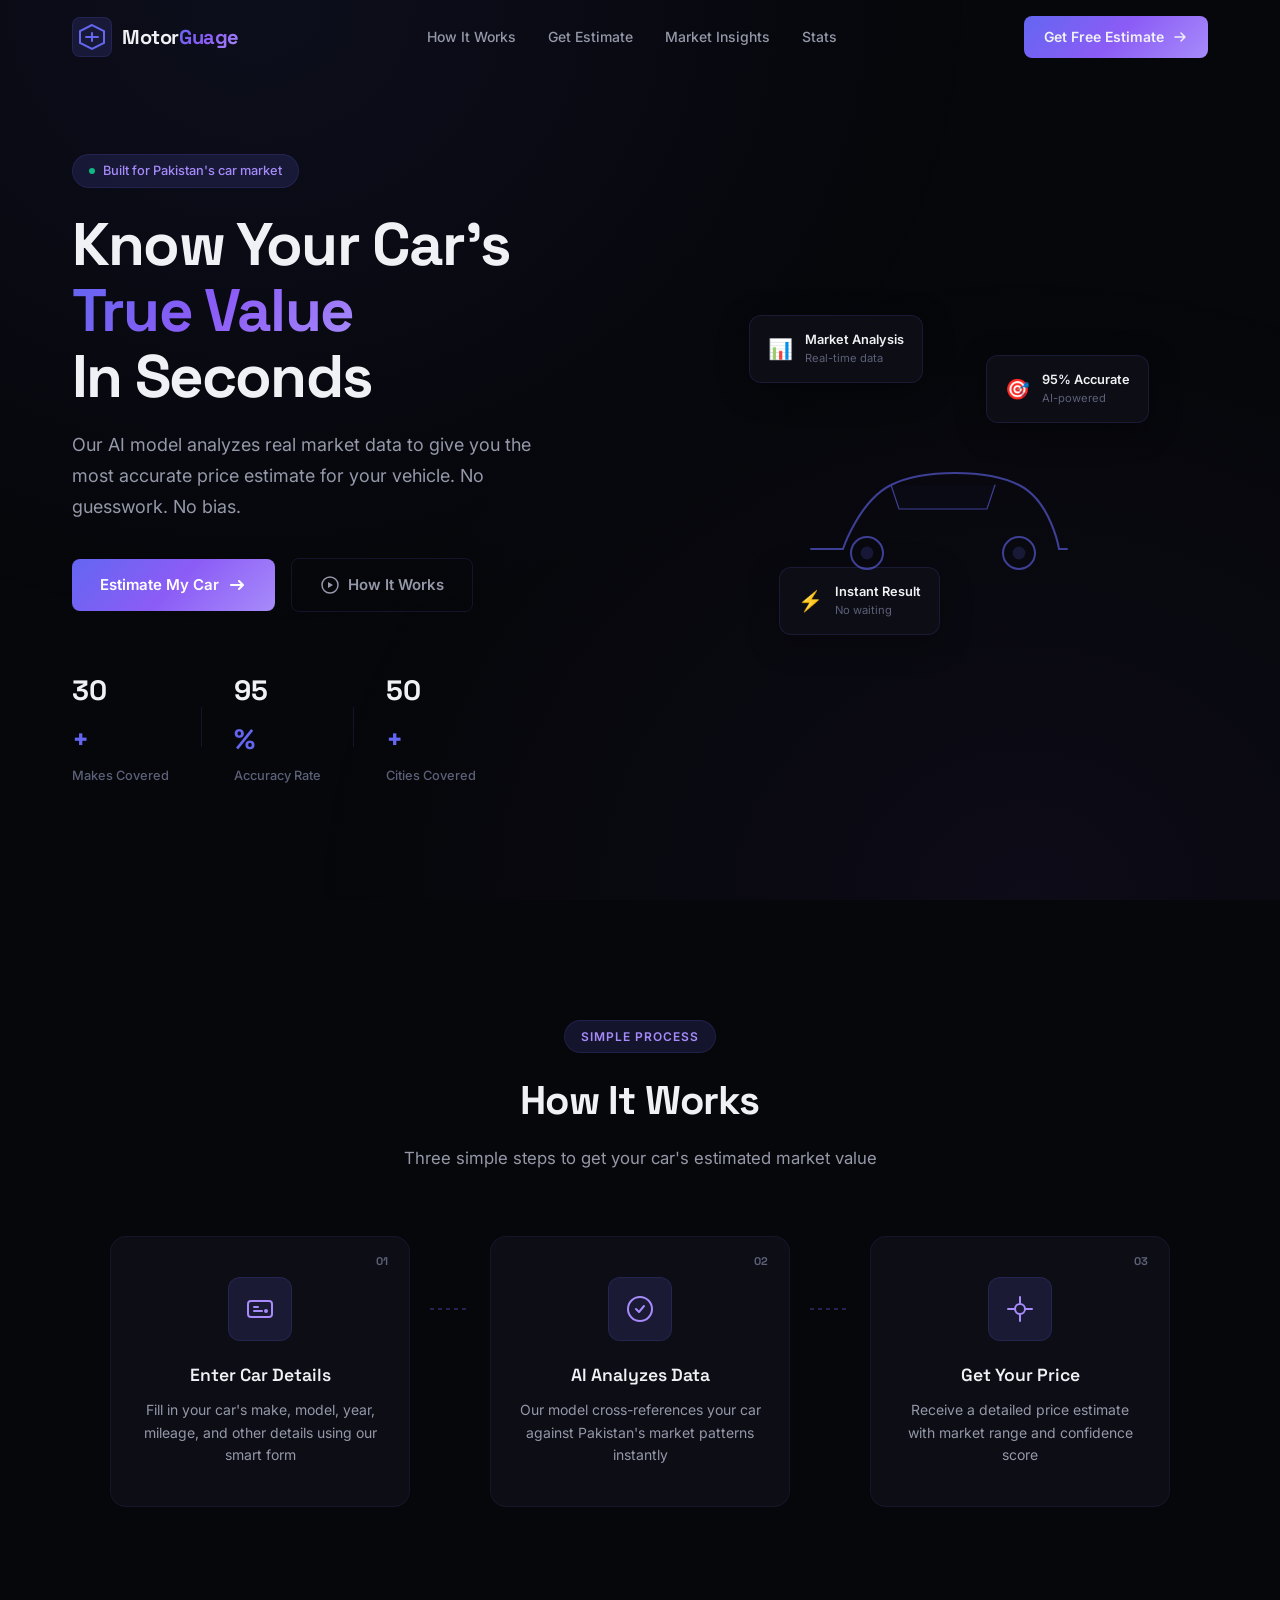
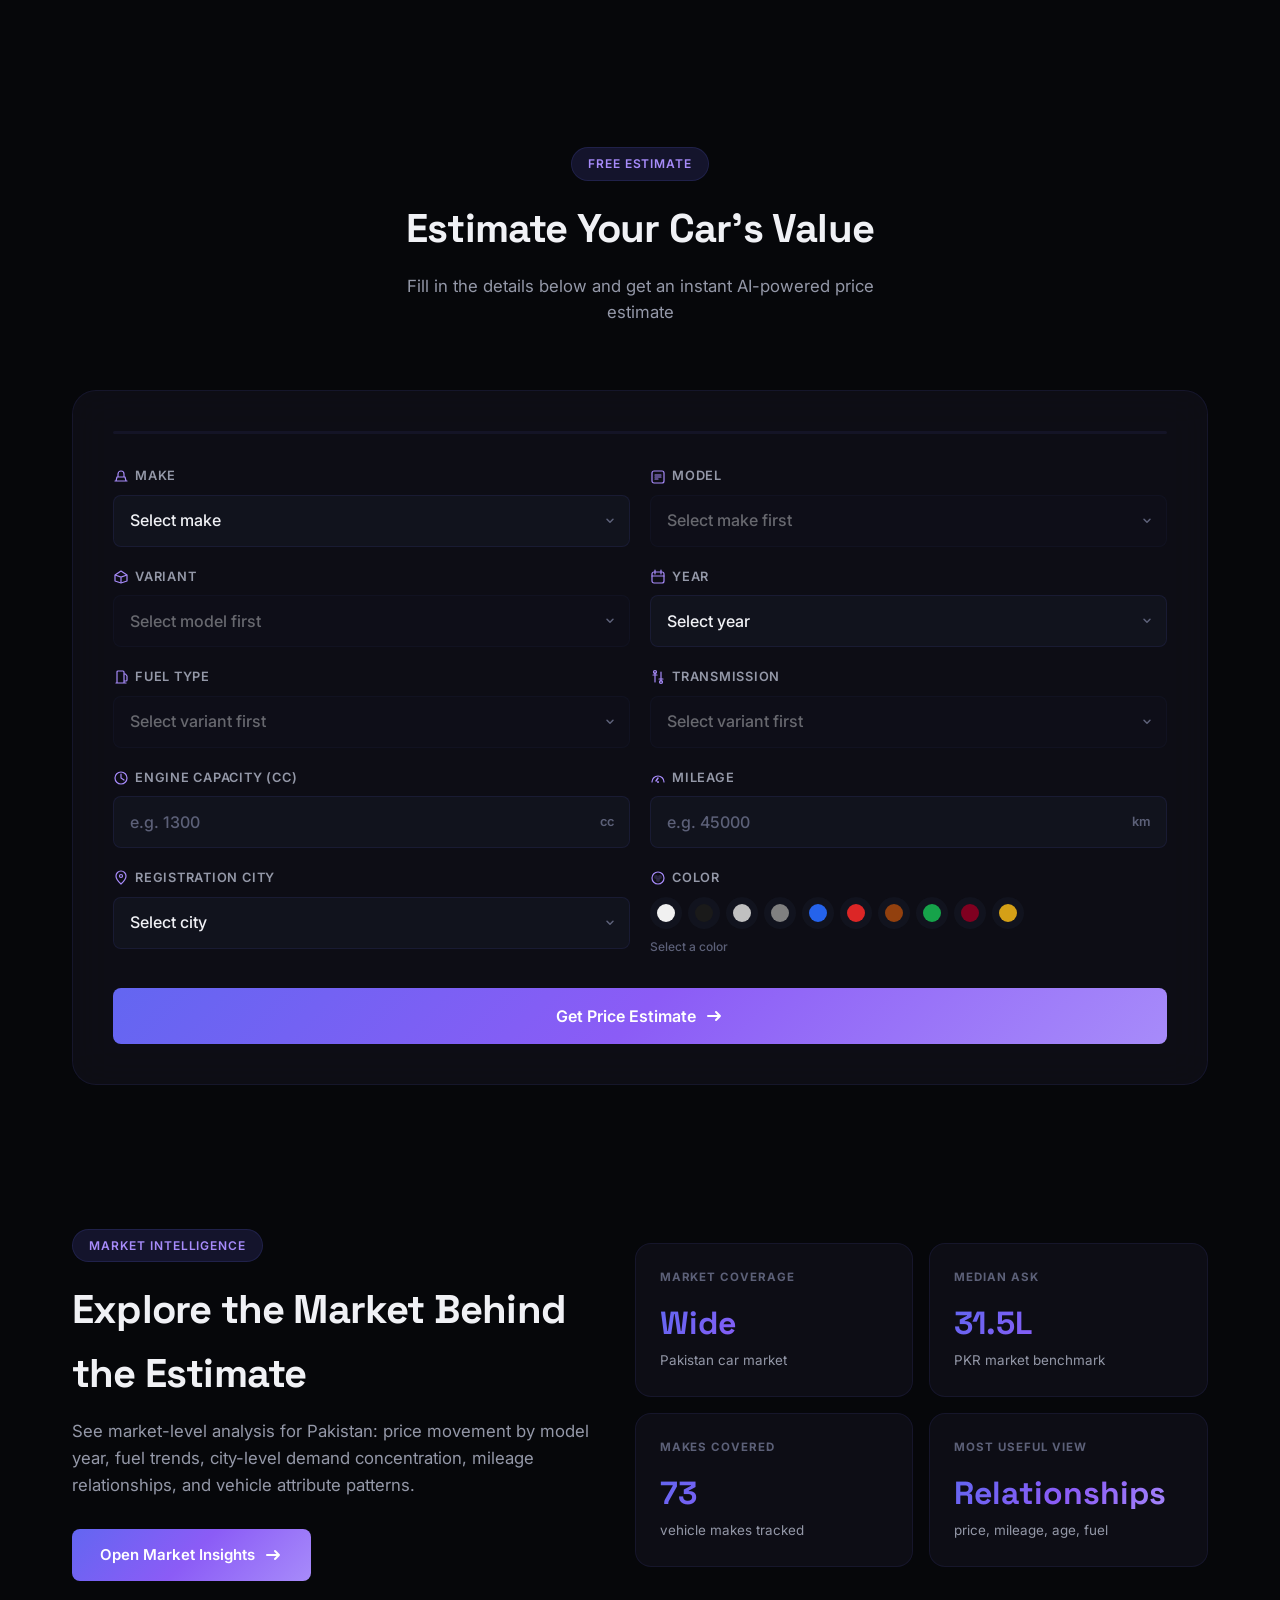
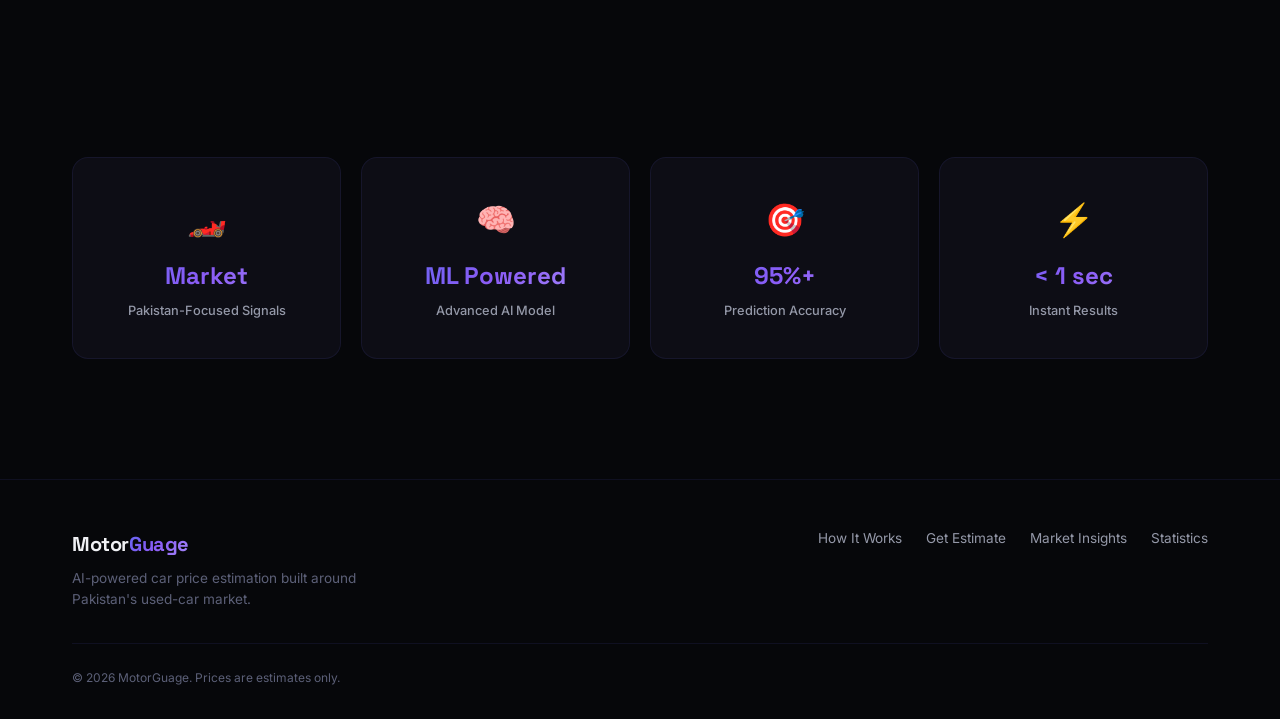
==== commit 0aa0e069: "Add GA4 analytics tracking" ====
--- a/index.html
+++ b/index.html
@@ -9,8 +9,17 @@
     <link rel="preconnect" href="https://fonts.gstatic.com" crossorigin>
     <link href="https://fonts.googleapis.com/css2?family=Inter:wght@300;400;500;600;700;800;900&family=Space+Grotesk:wght@400;500;600;700&display=swap" rel="stylesheet">
     <link rel="stylesheet" href="motorguage.css">
+    <!-- Google tag (gtag.js) -->
+    <script async src="https://www.googletagmanager.com/gtag/js?id=G-S92ZJTDJJ0"></script>
+    <script>
+      window.dataLayer = window.dataLayer || [];
+      function gtag(){dataLayer.push(arguments);}
+      gtag('js', new Date());
+      gtag('config', 'G-S92ZJTDJJ0');
+    </script>
+    <script src="motorguage-analytics.js"></script>
 </head>
-<body>
+<body data-page-type="price_estimator">
 
     <!-- Animated background particles -->
     <div class="bg-particles" id="bgParticles"></div>
